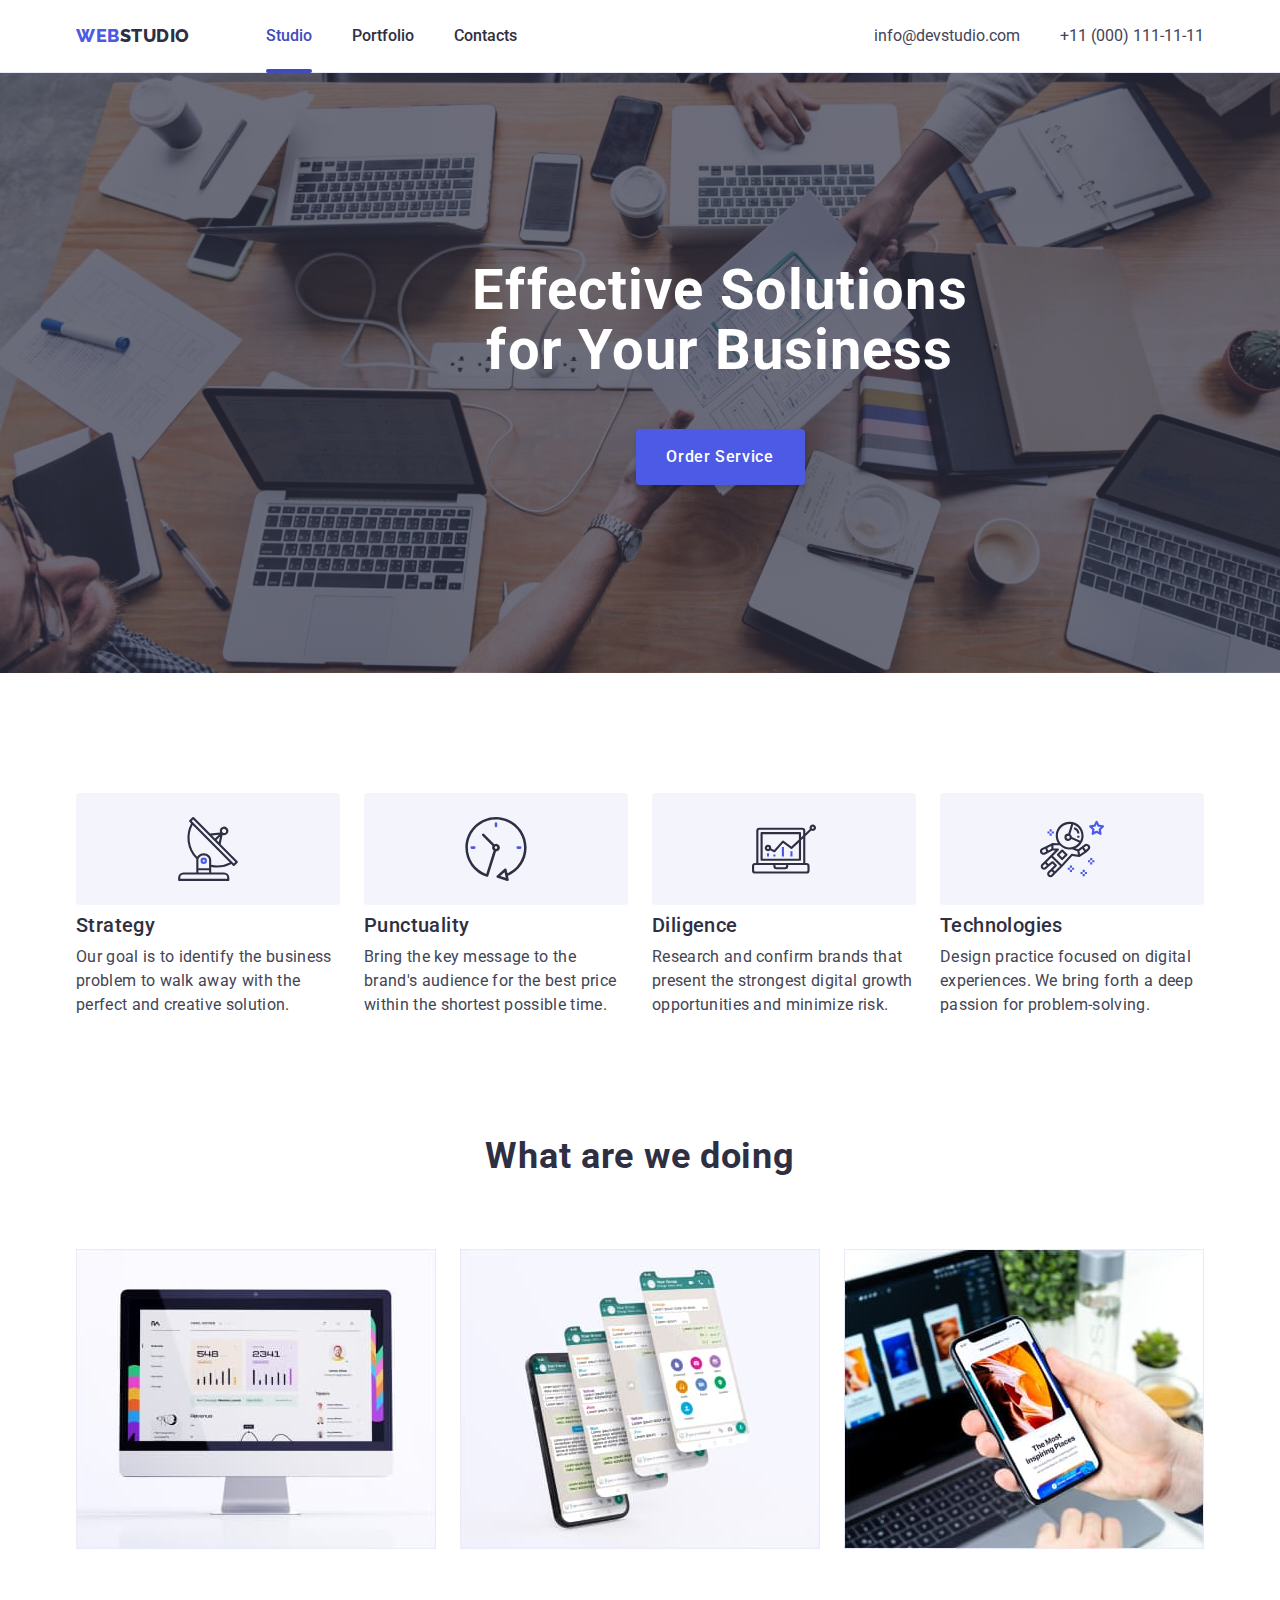
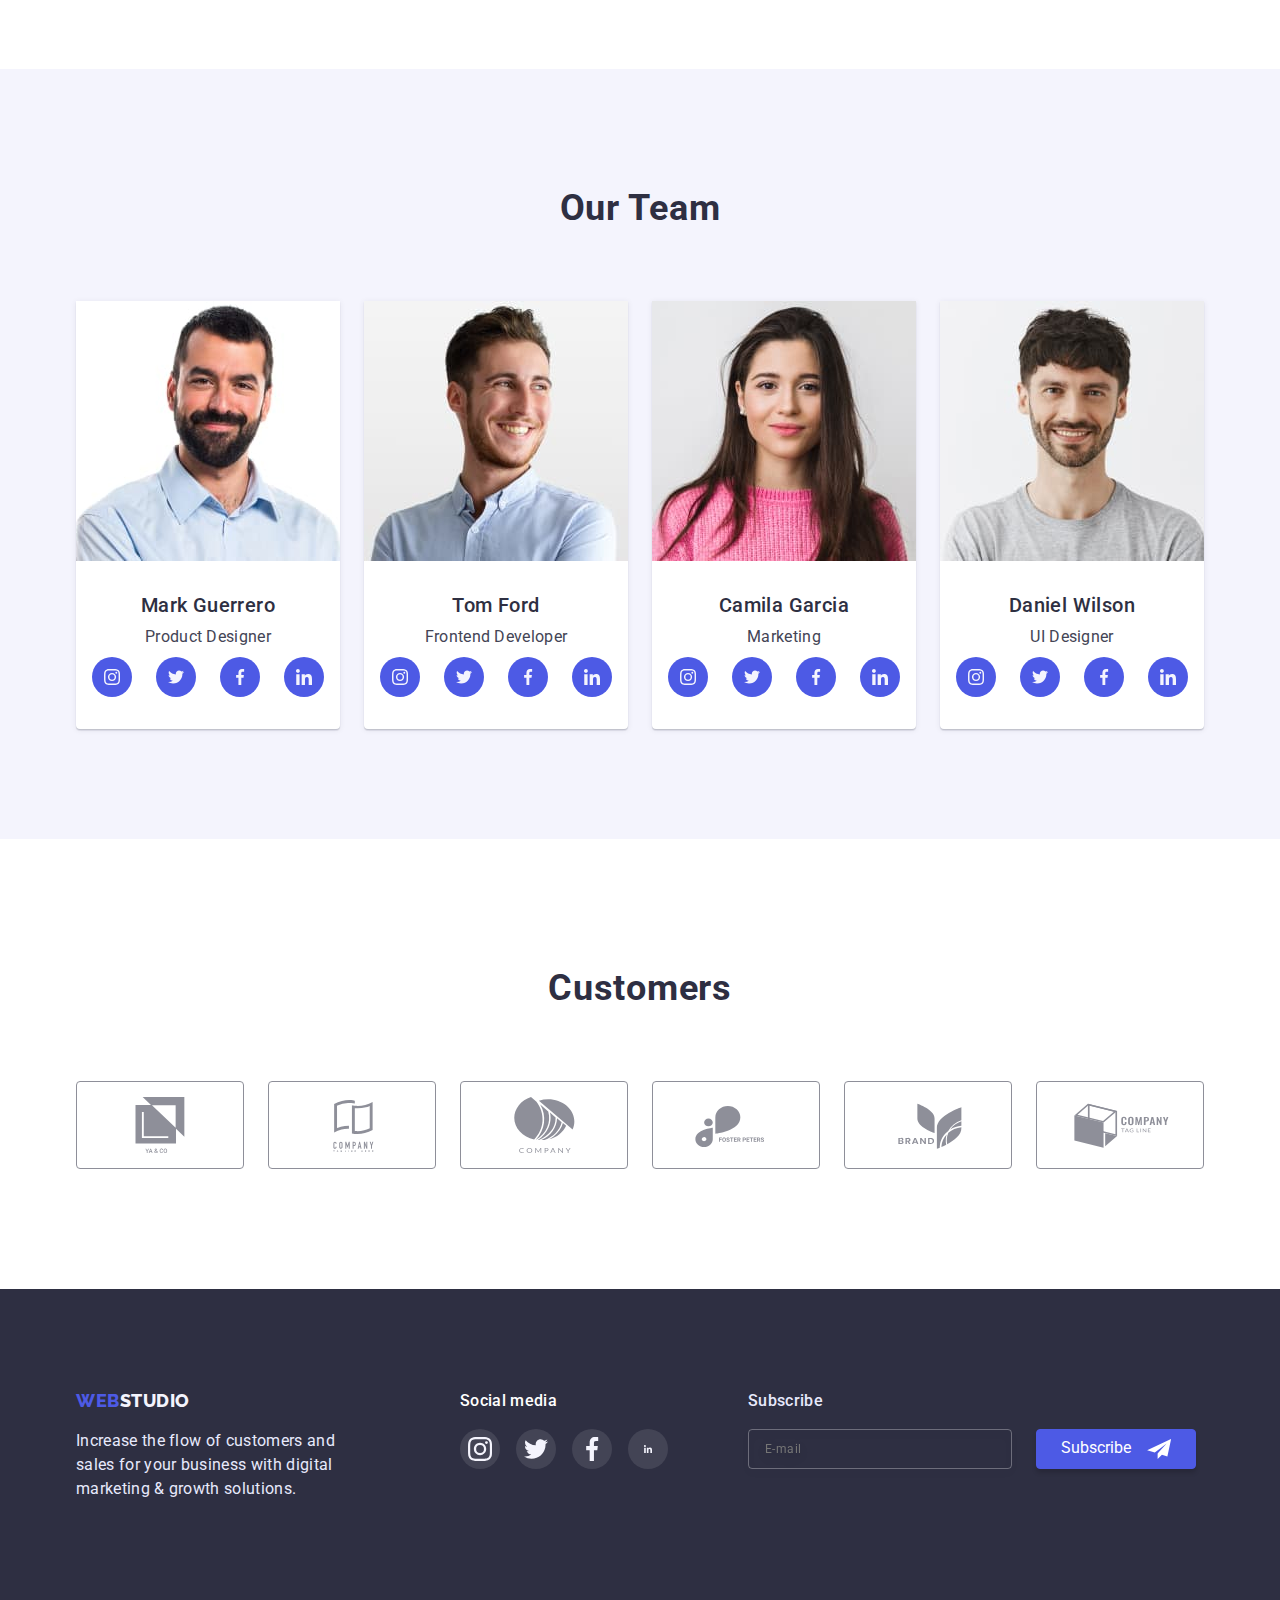
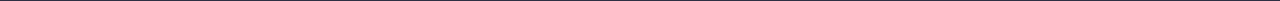
==== index.html @ 627bb483 "add 6 hw" ====
<!DOCTYPE html>
<html lang="en">
  <head>
    <meta charset="UTF-8" />
    <meta http-equiv="X-UA-Compatible" content="IE=edge" />
    <meta name="viewport" content="width=device-width, initial-scale=1.0" />
    <title>GoIT markup hw 06</title>
    <link rel="preconnect" href="https://fonts.googleapis.com" />
    <link rel="preconnect" href="https://fonts.gstatic.com" crossorigin />
    <link
      href="https://fonts.googleapis.com/css2?family=Raleway:wght@800&family=Roboto:wght@400;500;700;900&display=swap"
      rel="stylesheet"
    />
    <link
      rel="stylesheet"
      href="https://cdnjs.cloudflare.com/ajax/libs/modern-normalize/1.1.0/modern-normalize.min.css"
    />
    <link rel="stylesheet" href="./css/styles.css" />
  </head>

  <body>
    <header class="header">
      <div class="container header-wrap">
        <nav class="header-nav">
          <a href="./index.html" class="logo"
            >Web<span class="header-logo">Studio</span>
          </a>

          <ul class="header-list list">
            <li class="header-item">
              <a href="./index.html" class="header-link link-active">Studio </a>
            </li>
            <li class="header-item">
              <a href="./portfolio.html" class="header-link">Portfolio </a>
            </li>
            <li class="header-item">
              <a href="#" class="header-link"> Contacts </a>
            </li>
          </ul>
        </nav>

        <address class="header-adress">
          <ul class="header-address-list list">
            <li class="header-address-item">
              <a
                href="mailto:info@devstudio.com"
                class="header-adress-link link-design"
                >info@devstudio.com
              </a>
            </li>
            <li class="header-address-item">
              <a
                href="tel:+110001111111"
                class="header-adress-link link-design"
              >
                +11 (000) 111-11-11
              </a>
            </li>
          </ul>
        </address>
      </div>
    </header>

    <main class="main">
      <section class="hero">
        <div class="container hero-wrap">
          <h1 class="hero-title">Effective Solutions for Your Business</h1>
          <button
            class="hero-button button"
            aria-label="Order service"
            data-modal-open
          >
            Order Service
          </button>
        </div>
      </section>

      <section class="benefits">
        <div class="container">
          <h2 class="visually-hidden">Benefits</h2>
          <ul class="benefits-list list benefits-wrap">
            <li class="benefits-item benefits-icon-antenna">
              <h3 class="second-titele">Strategy</h3>
              <p class="benefits-item-text text">
                Our goal is to identify the business problem to walk away with
                the perfect and creative solution.
              </p>
            </li>
            <li class="benefits-item benefits-icon-clock">
              <h3 class="second-titele">Punctuality</h3>
              <p class="benefits-item-text text">
                Bring the key message to the brand's audience for the best price
                within the shortest possible time.
              </p>
            </li>
            <li class="benefits-item benefits-icon-disgram">
              <h3 class="second-titele">Diligence</h3>
              <p class="benefits-item-text text">
                Research and confirm brands that present the strongest digital
                growth opportunities and minimize risk.
              </p>
            </li>
            <li class="benefits-item benefits-icon-astronaut">
              <h3 class="second-titele">Technologies</h3>
              <p class="benefits-item-text text">
                Design practice focused on digital experiences. We bring forth a
                deep passion for problem-solving.
              </p>
            </li>
          </ul>
        </div>
      </section>

      <section class="examples">
        <div class="container">
          <h2 class="main-title">What are we doing</h2>
          <ul class="examples-list list">
            <li class="examples-item">
              <img
                src="./images/what_are_we_doing_example_1.jpg"
                alt="What are we doing example 1"
                width="360"
                height="300"
              />
            </li>
            <li class="examples-item">
              <img
                src="./images/what_are_we_doing_example_2.jpg"
                alt="What are we doing example 2"
                width="360"
                height="300"
              />
            </li>
            <li class="examples-item">
              <img
                src="./images/what_are_we_doing_example_3.jpg"
                alt="What are we doing example 3"
                width="360"
                height="300"
              />
            </li>
          </ul>
        </div>
      </section>

      <section class="team">
        <div class="container">
          <h2 class="main-title">Our Team</h2>
          <ul class="team-list list">
            <li class="team-item">
              <img
                src="./images/our_team_1st_member.jpg"
                alt="Our team 1st member"
                width="264"
                height="260"
              />
              <div class="team-text">
                <h3 class="second-titele">Mark Guerrero</h3>
                <p class="team-item-text text">Product Designer</p>
                <ul class="team-soc-list list">
                  <li class="team-soc-item">
                    <a href="#" class="team-soc-link">
                      <svg class="team-soc-icon" width="16" height="16">
                        <use href="./images/logo.svg#icon-instagram"></use>
                      </svg>
                    </a>
                  </li>

                  <li class="team-soc-item">
                    <a href="#" class="team-soc-link">
                      <svg class="team-soc-icon" width="16" height="16">
                        <use href="./images/logo.svg#icon-twitter"></use>
                      </svg>
                    </a>
                  </li>

                  <li class="team-soc-item">
                    <a href="#" class="team-soc-link">
                      <svg class="team-soc-icon" width="16" height="16">
                        <use href="./images/logo.svg#icon-facebook"></use>
                      </svg>
                    </a>
                  </li>

                  <li class="team-soc-item">
                    <a href="#" class="team-soc-link">
                      <svg class="team-soc-icon" width="16" height="16">
                        <use href="./images/logo.svg#icon-linkedin"></use>
                      </svg>
                    </a>
                  </li>
                </ul>
              </div>
            </li>

            <li class="team-item">
              <img
                src="./images/our_team_2nd_member.jpg"
                alt="Our team 2nd member"
                width="264"
                height="260"
              />
              <div class="team-text">
                <h3 class="second-titele">Tom Ford</h3>
                <p class="team-item-text text">Frontend Developer</p>
                <ul class="team-soc-list list">
                  <li class="team-soc-item">
                    <a href="#" class="team-soc-link">
                      <svg class="team-soc-icon" width="16" height="16">
                        <use href="./images/logo.svg#icon-instagram"></use>
                      </svg>
                    </a>
                  </li>

                  <li class="team-soc-item">
                    <a href="#" class="team-soc-link">
                      <svg class="team-soc-icon" width="16" height="16">
                        <use href="./images/logo.svg#icon-twitter"></use>
                      </svg>
                    </a>
                  </li>

                  <li class="team-soc-item">
                    <a href="#" class="team-soc-link">
                      <svg class="team-soc-icon" width="16" height="16">
                        <use href="./images/logo.svg#icon-facebook"></use>
                      </svg>
                    </a>
                  </li>

                  <li class="team-soc-item">
                    <a href="#" class="team-soc-link">
                      <svg class="team-soc-icon" width="16" height="16">
                        <use href="./images/logo.svg#icon-linkedin"></use>
                      </svg>
                    </a>
                  </li>
                </ul>
              </div>
            </li>
            <li class="team-item">
              <img
                src="./images/our_team_3rd_member.jpg"
                alt="Our team 3rd member"
                width="264"
                height="260"
              />
              <div class="team-text">
                <h3 class="second-titele">Camila Garcia</h3>
                <p class="team-item-text text">Marketing</p>
                <ul class="team-soc-list list">
                  <li class="team-soc-item">
                    <a href="#" class="team-soc-link">
                      <svg class="team-soc-icon" width="16" height="16">
                        <use href="./images/logo.svg#icon-instagram"></use>
                      </svg>
                    </a>
                  </li>

                  <li class="team-soc-item">
                    <a href="#" class="team-soc-link">
                      <svg class="team-soc-icon" width="16" height="16">
                        <use href="./images/logo.svg#icon-twitter"></use>
                      </svg>
                    </a>
                  </li>

                  <li class="team-soc-item">
                    <a href="#" class="team-soc-link">
                      <svg class="team-soc-icon" width="16" height="16">
                        <use href="./images/logo.svg#icon-facebook"></use>
                      </svg>
                    </a>
                  </li>

                  <li class="team-soc-item">
                    <a href="#" class="team-soc-link">
                      <svg class="team-soc-icon" width="16" height="16">
                        <use href="./images/logo.svg#icon-linkedin"></use>
                      </svg>
                    </a>
                  </li>
                </ul>
              </div>
            </li>
            <li class="team-item">
              <img
                src="./images/our_team_4th_member.jpg"
                alt="Our team 4th member"
                width="264"
                height="260"
              />
              <div class="team-text">
                <h3 class="second-titele">Daniel Wilson</h3>
                <p class="team-item-text text">UI Designer</p>
                <ul class="team-soc-list list">
                  <li class="team-soc-item">
                    <a href="#" class="team-soc-link">
                      <svg class="team-soc-icon" width="16" height="16">
                        <use href="./images/logo.svg#icon-instagram"></use>
                      </svg>
                    </a>
                  </li>

                  <li class="team-soc-item">
                    <a href="#" class="team-soc-link">
                      <svg class="team-soc-icon" width="16" height="16">
                        <use href="./images/logo.svg#icon-twitter"></use>
                      </svg>
                    </a>
                  </li>

                  <li class="team-soc-item">
                    <a href="#" class="team-soc-link">
                      <svg class="team-soc-icon" width="16" height="16">
                        <use href="./images/logo.svg#icon-facebook"></use>
                      </svg>
                    </a>
                  </li>

                  <li class="team-soc-item">
                    <a href="#" class="team-soc-link">
                      <svg class="team-soc-icon" width="16" height="16">
                        <use href="./images/logo.svg#icon-linkedin"></use>
                      </svg>
                    </a>
                  </li>
                </ul>
              </div>
            </li>
          </ul>
        </div>
      </section>

      <section class="customers">
        <div class="container">
          <h2 class="main-title customers-title">Customers</h2>
          <ul class="customers-list list">
            <li class="customers-item">
              <a href="" class="customers-item-link">
                <svg class="customers-item-icon" width="104" height="56">
                  <use href="./images/logo.svg#icon_yaco"></use>
                </svg>
              </a>
            </li>
            <li class="customers-item">
              <a href="" class="customers-item-link">
                <svg class="customers-item-icon" width="104" height="56">
                  <use href="./images/logo.svg#icon_taglinehere"></use>
                </svg>
              </a>
            </li>
            <li class="customers-item">
              <a href="" class="customers-item-link">
                <svg class="customers-item-icon" width="104" height="56">
                  <use href="./images/logo.svg#icon_company"></use>
                </svg>
              </a>
            </li>
            <li class="customers-item">
              <a href="" class="customers-item-link">
                <svg class="customers-item-icon" width="104" height="56">
                  <use href="./images/logo.svg#icon_fosterpeters"></use>
                </svg>
              </a>
            </li>
            <li class="customers-item">
              <a href="" class="customers-item-link">
                <svg class="customers-item-icon" width="104" height="56">
                  <use href="./images/logo.svg#icon_brand"></use>
                </svg>
              </a>
            </li>
            <li class="customers-item">
              <a href="" class="customers-item-link">
                <svg class="customers-item-icon" width="104" height="56">
                  <use href="./images/logo.svg#icon_tagline"></use>
                </svg>
              </a>
            </li>
          </ul>
        </div>
      </section>
    </main>

    <footer class="footer">
      <div class="container footer-conteiner-text">
        <div>
          <a href="./index.html" class="logo"
            >Web<span class="footer-logo">Studio</span>
          </a>
          <p class="footer-text text">
            Increase the flow of customers and sales for your business with
            digital marketing & growth solutions.
          </p>
        </div>

        <div class="footer-link">
          <h2 class="footer-link-header">Social media</h2>
          <ul class="footer-link-list list">
            <li class="footer-link-item">
              <a href="#" class="footer-soc-link">
                <svg class="footer-soc-icon" width="24" height="24">
                  <use href="./images/logo.svg#icon-instagram"></use>
                </svg>
              </a>
            </li>
            <li class="footer-link-item">
              <a href="#" class="footer-soc-link">
                <svg class="footer-soc-icon" width="24" height="24">
                  <use href="./images/logo.svg#icon-twitter"></use>
                </svg>
              </a>
            </li>
            <li class="footer-link-item">
              <a href="#" class="footer-soc-link">
                <svg class="footer-soc-icon" width="24" height="24">
                  <use href="./images/logo.svg#icon-facebook"></use>
                </svg>
              </a>
            </li>
            <li class="footer-link-item">
              <a href="#" class="footer-soc-link">
                <svg class="footer-soc-icon" width="8" height="8">
                  <use href="./images/logo.svg#icon-linkedin"></use>
                </svg>
              </a>
            </li>
          </ul>
        </div>

        <div>
          <form class="footer-form">
            <label for="subscribe-email" class="footer-subscribe-label"
              >Subscribe</label
            >
            <div class="footer-subscribe-thumb">
              <input
                type="email"
                name="email"
                id="subscribe-email"
                placeholder="E-mail"
                class="footer-subscribe-email"
              />
              <button type="submit" class="footer-button-submit">
                <span class="button-text">Subscribe</span>
                <svg class="submit-icon" width="24" height="20">
                  <use href="./images/logo.svg#icon-send"></use>
                </svg>
              </button>
            </div>
          </form>
        </div>
      </div>
    </footer>

    <div class="backdrop is-hidden" data-modal>
      <div class="modal">
        <button class="modal-close" data-modal-close>
          <svg class="modal-close-icon" width="8" height="8">
            <use href="./images/logo.svg#icon-close"></use>
          </svg>
        </button>

        <h2 class="modal-title">
          Leave your contacts and we will call you back
        </h2>

        <form class="modal-form">
          <div class="modal-form-thumb">
            <label for="modal-name" class="modal-form-label">Name</label>

            <div class="modal-input-thumb">
              <input
                type="text"
                class="modal-input"
                id="modal-name"
                name="username"
                autofocus
              />
              <svg class="modal-icon" width="12" height="12">
                <use href="./images/logo.svg#icon-person"></use>
              </svg>
            </div>
          </div>

          <div class="modal-form-thumb">
            <label for="modal-phone" class="modal-form-label">Phone</label>
            <div class="modal-form-thumb">
              <input
                type="tel"
                class="modal-input"
                id="modal-phone"
                name="telephone"
              />
              <svg class="modal-icon" width="13" height="13">
                <use href="./images/logo.svg#icon-phone"></use>
              </svg>
            </div>
          </div>

          <div class="modal-form-thumb">
            <label for="modal-email" class="modal-form-label">Email</label>
            <div class="modal-form-thumb">
              <input
                type="email"
                class="modal-input"
                id="modal-email"
                name="email"
              />
              <svg class="modal-icon" width="15" height="12">
                <use href="./images/logo.svg#icon-email"></use>
              </svg>
            </div>
          </div>

          <div class="modal-form-thumb">
            <label for="modal-textarea" class="modal-form-label">Comment</label>
            <textarea
              class="modal-textarea"
              id="modal-textarea"
              name="text-input"
              rows="6"
              placeholder="Text input"
            ></textarea>
          </div>

          <div class="modal-checkbox-thumb">
            <input
              type="checkbox"
              name="privacy"
              id="modal-privacy-policy"
              value="true"
              class="input-check visually-hidden"
            />
            <label for="modal-privacy-policy" class="modal-privacy-lable">
              <span>
                <svg class="modal-icon-check" width="10" height="8">
                  <use href="./images/logo.svg#icon-check"></use>
                </svg>
              </span>
              I accept the terms and conditions of the
              <a href="#" class="modal-policy-link">Privacy Policy</a>
            </label>
          </div>

          <button type="submit" class="modal-form-send .button">Send</button>
        </form>
      </div>
    </div>

    <script src="./js/modal.js"></script>
  </body>
</html>
---- css/styles.css ----
:root {
  --primary-brand-color: #4d5ae5;
  --present-state-color: #404bbf;
  --dark-color: #2e2f42;
  --success-color: #31d0aa;
  --text-color: #434455;
  --subtle-text-color: #8e8f99;
  --accent-color: #e7e9fc;
  --light-color: #f4f4fd;
  --modal-overlay-color: rgba(46, 47, 66, 0.4);
  --hero-background-color: rgba(46, 47, 66, 0.7);
  --portfolio-main-color: #e5e5e5;
  --white-color: #ffffff;
  --font-logo: Raleway, sans-serif;
}

/* -------------RESET STYLES-----------  */
a {
  text-decoration: none;
  color: inherit;
}

p,
h1,
h2,
h3,
h4,
h5,
h6 {
  margin: 0;
}

button {
  cursor: pointer;
}

ul,
ol {
  margin: 0;
  padding-left: 0;
}

img {
  display: block;
  max-width: 100%;
  height: auto;
}

.list {
  list-style: none;
}

/* ---------UNIVERSAL CLASSES-------- */

.main-title {
  font-weight: 700;
  font-size: 36px;
  line-height: 1.11;
  letter-spacing: 0.02em;
  color: var(--dark-color);
}

.second-titele {
  font-weight: 500;
  font-size: 20px;
  line-height: 1.2;
  letter-spacing: 0.02em;
  color: var(--dark-color);
}

.text {
  font-size: 16px;
  line-height: 1.5;
  letter-spacing: 0.02em;
}

.logo {
  font-family: var(--font-logo);
  font-weight: 800;
  font-size: 18px;
  line-height: 1.33;
  letter-spacing: 0.03em;
  text-transform: uppercase;
  color: var(--primary-brand-color);
}

.button {
  font-weight: 500;
  font-size: 16px;
  line-height: 1.5;
  letter-spacing: 0.04em;
}

.container {
  max-width: 1158px;
  margin: 0 auto;
  padding-left: 15px;
  padding-right: 15px;
}

/* -------------HIDING THE TITLE--------------------------- */
.visually-hidden {
  position: absolute;
  white-space: nowrap;
  width: 1px;
  height: 1px;
  overflow: hidden;
  border: 0;
  padding: 0;
  clip: rect(0 0 0 0);
  clip-path: inset(50%);
  margin: -1px;
}

/* --------------BODY---------------- */
body {
  font-family: Roboto, sans-serif;
  color: var(--text-color);
  background-color: var(--white-color);
}

/* -----------HEADER---------------- */
.header {
  border-bottom: 1px solid #e7e9fc;
  box-shadow: 0px 2px 1px rgba(46, 47, 66, 0.08),
    0px 1px 1px rgba(46, 47, 66, 0.16), 0px 1px 6px rgba(46, 47, 66, 0.08);
}

.header-wrap {
  display: flex;
  align-items: center;
  padding-top: 24px;
  padding-bottom: 24px;
}

.header-nav {
  display: flex;
}

.header-logo {
  color: var(--dark-color);
}

.header-list {
  display: flex;
  align-items: center;
  gap: 40px;
  margin-left: 76px;
}

.header-link {
  font-weight: 500;
  color: var(--dark-color);
  min-width: 153px;
  transition-property: color;
  transition-duration: 250ms;
  transition-timing-function: cubic-bezier(0.4, 0, 0.2, 1);
  position: relative;
}

.header-link:focus,
.header-link:hover,
.header-adress-link:focus,
.header-adress-link:hover {
  color: var(--present-state-color);
}

.link-active {
  color: var(--present-state-color);
}

.header-link.link-active::after {
  content: "";
  position: absolute;
  width: 100%;
  height: 4px;
  border-radius: 2px;
  background-color: var(--present-state-color);
  left: 0;
  bottom: -28px;
  color: var(--present-state-color);
}

.header-adress {
  margin-left: auto;
}
.header-address-list {
  display: flex;
  gap: 40px;
}
.header-address-item {
}

.header-adress-link {
  font-style: normal;
  color: inherit;
  transition-property: color;
  transition-duration: 250ms;
  transition-timing-function: cubic-bezier(0.4, 0, 0.2, 1);
}

/* -----------HERO---------------- */

.hero {
  padding-top: 188px;
  padding-bottom: 188px;
  width: 1440px;
  background-image: linear-gradient(
      rgba(46, 47, 66, 0.7),
      rgba(46, 47, 66, 0.7)
    ),
    url(../images/people_office_bg.jpg);
  background-repeat: no-repeat;
  background-size: cover;
  background-position: center;
  margin: 0 auto;
}

.hero-wrap {
  display: flex;
  flex-direction: column;
  justify-content: center;
  align-items: center;
}

.hero-title {
  font-weight: 700;
  font-size: 56px;
  line-height: 1.07;
  letter-spacing: 0.02em;
  color: var(--white-color);
  margin-bottom: 48px;
  text-align: center;
  max-width: 496px;
}

.hero-button {
  color: var(--white-color);
  background: var(--primary-brand-color);
  font-family: Roboto, sans-serif;
  box-shadow: 0px 4px 4px rgba(0, 0, 0, 0.15);
  border-radius: 4px;
  width: 169px;
  height: 56px;
  border: none;
  transition-property: background-color;
  transition-duration: 250ms;
  transition-timing-function: cubic-bezier(0.4, 0, 0.2, 1);
}

.hero-button:hover,
.hero-button:focus {
  background-color: var(--present-state-color);
}

/* -----------BENEFITS---------------- */
.benefits {
  padding-top: 120px;
  padding-bottom: 120px;
}

.benefits-wrap {
  display: flex;
  gap: 24px;
}

.benefits-item {
  flex-basis: calc((100% - 72px) / 4);
}

.benefits-item::before {
  content: "";
  display: block;
  height: 112px;
  background-color: var(--light-color);
  border-radius: 4px;
  background-position: center;
  background-repeat: no-repeat;
  margin-bottom: 8px;
  padding-top: 24px;
  padding-bottom: 24px;
}

.benefits-icon-antenna::before {
  background-image: url(../images/antenna.svg);
}

.benefits-icon-clock::before {
  background-image: url(../images/clock.svg);
}

.benefits-icon-disgram::before {
  background-image: url(../images/diagram.svg);
}

.benefits-icon-astronaut::before {
  background-image: url(../images/astronaut.svg);
}

.benefits-item-text {
  margin-top: 8px;
}

/* -----------EXAMPLES------------ */
.examples {
  padding-bottom: 120px;
}

.examples .main-title {
  text-align: center;
}

.examples-list {
  margin-top: 72px;
  display: flex;
  gap: 24px;
}

.examples-item {
  flex-basis: calc((100% - 48px) / 3);
}

/* -----------TEAM---------------- */

.team {
  background-color: var(--light-color);
  padding-top: 120px;
  padding-bottom: 110px;
}

.team .main-title {
  text-align: center;
  margin-bottom: 72px;
}
.team-list {
  display: flex;
  gap: 24px;
}

.team-item {
  background: var(--white-color);
  flex-basis: calc((100% - 72px) / 4);
  box-shadow: 0px 1px 6px rgba(46, 47, 66, 0.08),
    0px 1px 1px rgba(46, 47, 66, 0.16), 0px 2px 1px rgba(46, 47, 66, 0.08);
  border-radius: 0px 0px 4px 4px;
}

.team-item-text {
  margin-top: 8px;
  margin-bottom: 8px;
}

.team-soc-list {
  display: flex;
  gap: 24px;
  justify-content: center;
}

.team-soc-item {
  width: 40px;
  height: 40px;
}

.team-soc-link {
  width: 100%;
  height: 100%;
  border-radius: 50%;
  background-color: var(--primary-brand-color);
  display: flex;
  justify-content: center;
  align-items: center;
  transition-property: background-color;
  transition-duration: 250ms;
  transition-timing-function: cubic-bezier(0.4, 0, 0.2, 1);
}

.team-soc-link:hover,
.team-soc-link:focus {
  background-color: var(--present-state-color);
}

.team-soc-icon {
  fill: var(--light-color);
}

.team-text {
  /* height: 120px; */
  text-align: center;
  padding: 32px 0;
}

/* ----------CUSTOMERS-------------- */
.customers {
  padding-top: 130px;
  padding-bottom: 120px;
}

.customers-title {
  text-align: center;
  margin-bottom: 72px;
}

.customers-list {
  display: flex;
  gap: 24px;
  justify-content: center;
}
.customers-item {
  width: 168px;
  height: 88px;
}
.customers-item-link {
  width: 100%;
  height: 100%;
  border: 1px solid var(--subtle-text-color);
  border-radius: 4px;
  display: flex;
  justify-content: center;
  align-items: center;
  transition-property: border-color;
  transition-duration: 250ms;
  transition-timing-function: cubic-bezier(0.4, 0, 0.2, 1);
}

.customers-item-link:hover,
.customers-item-link:focus {
  border-color: var(--present-state-color);
}

.customers-item-icon {
  fill: var(--subtle-text-color);
  transition-property: fill;
  transition-duration: 250ms;
  transition-timing-function: cubic-bezier(0.4, 0, 0.2, 1);
}

.customers-item-link:hover .customers-item-icon,
.customers-item-link:focus .customers-item-icon {
  fill: var(--present-state-color);
}

/* -----------FOOTER---------------- */
.footer {
  background-color: var(--dark-color);
  padding-top: 100px;
  padding-bottom: 100px;
}

.footer-conteiner-text {
  display: flex;
  gap: 120px;
  align-items: flex-start;
}

.footer-logo {
  color: var(--light-color);
}

.footer-text {
  margin-top: 16px;
  max-width: 264px;
  color: var(--accent-color);
}

.footer-link {
  /* flex-shrink: 0; */
}

.footer-link-header {
  margin-bottom: 16px;
  color: var(--white-color);
  font-weight: 500;
  font-size: 16px;
  line-height: 1.5;
  letter-spacing: 0.02em;
}

.footer-link-list {
  display: flex;
  gap: 16px;
}

.footer-link-item {
  width: 40px;
  height: 40px;
}

.footer-soc-link {
  width: 100%;
  height: 100%;
  border-radius: 50%;
  background-color: rgba(255, 255, 255, 0.1);
  display: flex;
  justify-content: center;
  align-items: center;
  transition-property: background-color;
  transition-duration: 250ms;
  transition-timing-function: cubic-bezier(0.4, 0, 0.2, 1);
}

.footer-soc-link:hover,
.footer-soc-link:focus {
  background-color: #31d0aa;
}

.footer-soc-icon {
  fill: var(--light-color);
}

.footer-form {
  display: flex;
  flex-direction: column;
  margin-left: -40px;
  margin-right: 0;
}

.footer-subscribe-label {
  font-weight: 500;
  font-size: 16px;
  line-height: 1.5;
  letter-spacing: 0.02em;
  color: var(--accent-color);
  margin-bottom: 16px;
}

.footer-subscribe-thumb {
  display: flex;
  flex-direction: row;
  gap: 24px;
}

.footer-subscribe-email {
  width: 264px;
  height: 40px;

  border: 1px solid rgba(255, 255, 255, 0.3);
  filter: drop-shadow(0px 4px 4px rgba(0, 0, 0, 0.15));
  border-radius: 4px;
  background-color: inherit;
  font-size: 12px;
  line-height: 2;
  display: flex;
  align-items: center;
  letter-spacing: 0.04em;
  color: rgba(255, 255, 255, 0.6);
  padding-left: 16px;
}
.footer-button-submit {
  display: flex;
  gap: 16px;
  justify-content: center;
  align-items: center;
  height: 40px;
  padding-right: 24px;
  padding-left: 24px;
  background-color: var(--primary-brand-color);
  border: 1px solid var(--primary-brand-color);
  box-shadow: 0px 4px 4px rgba(0, 0, 0, 0.15);
  border-radius: 4px;
  color: var(--white-color);
  fill: var(--white-color);
  transition-property: background-color, border-color;
  transition-duration: 250ms;
  transition-timing-function: cubic-bezier(0.4, 0, 0.2, 1);
}

.footer-button-submit:hover,
.footer-button-submit:focus {
  background-color: var(--present-state-color);
  border-color: var(--present-state-color);
}

/* -----------PORTFOLIO-PAGE---------------- */
.portfolio {
  padding-top: 96px;
  padding-bottom: 120px;
}
.portfolio-button-list {
  display: flex;
  gap: 24px;
  justify-content: center;
}

.portfolio-button {
  color: var(--primary-brand-color);
  background: var(--light-color);
  border: 1px solid var(--accent-color);
  border-radius: 4px;
  padding: 12px 24px;
  transition-property: color, background-color, border-color, box-shadow;
  transition-duration: 250ms;
  transition-timing-function: cubic-bezier(0.4, 0, 0.2, 1);
}

.portfolio-button:hover,
.portfolio-button:focus {
  color: var(--white-color);
  background-color: var(--present-state-color);
  border-color: var(--present-state-color);
  box-shadow: 0px 3px 1px rgba(0, 0, 0, 0.1), 0px 2px 1px rgba(0, 0, 0, 0.08),
    0px 2px 2px rgba(0, 0, 0, 0.12);
}

.portfolio-example-list {
  display: flex;
  flex-direction: row;
  flex-wrap: wrap;
  row-gap: 48px;
  column-gap: 24px;
  margin-top: 72px;
}

.portfolio-example-item {
  flex-basis: calc((100% - 48px) / 3);
  cursor: pointer;
  transition-property: box-shadow;
  transition-duration: 250ms;
  transition-timing-function: cubic-bezier(0.4, 0, 0.2, 1);
}

.portfolio-example-link {
  display: block;
}

.portfolio-example-link:hover,
.portfolio-example-link:focus {
  box-shadow: 0px 1px 6px rgba(46, 47, 66, 0.08),
    0px 1px 1px rgba(46, 47, 66, 0.16), 0px 2px 1px rgba(46, 47, 66, 0.08);
}

.portfolio-example-link:hover .portfolio-overlay,
.portfolio-example-link:focus .portfolio-overlay {
  transform: translateY(0);
}

.portfolio-overlay-thumb {
  position: relative;
  overflow: hidden;
}

.portfolio-overlay {
  position: absolute;
  top: 0;
  line-height: 24px;
  letter-spacing: 0.02em;
  color: #f4f4fd;
  padding-top: 40px;
  padding-left: 32px;
  padding-right: 32px;
  padding-bottom: 40px;
  height: 100%;
  background-color: var(--primary-brand-color);
  transform: translateY(100%);
  transition-property: transform;
  transition-duration: 250ms;
  transition-property: cubic-bezier(0.4, 0, 0.2, 1);
  overflow: auto;
}

.portfolio-example-wrap {
  height: 120px;
  padding: 32px 16px;
  border: 1px solid var(--accent-color);
  border-top: none;
  box-shadow: 0px 1px 6px rgba(46, 47, 66, 0.08);
}

.portfolio-example-text {
  margin-top: 8px;
}

/*-------------------MODAL--------------- */

.backdrop {
  position: fixed;
  top: 0;
  width: 100%;
  height: 100%;
  background-color: rgba(46, 47, 66, 0.4);
  transition-property: opacity;
  transition-duration: 250ms;
  transition-timing-function: linear;
}

.is-hidden {
  visibility: none;
  opacity: 0;
  pointer-events: none;
}

.modal {
  position: absolute;
  width: 408px;
  min-height: 576px;
  top: 50%;
  left: 50%;
  background-color: #fcfcfc;
  box-shadow: 0px 1px 1px rgba(0, 0, 0, 0.14), 0px 1px 3px rgba(0, 0, 0, 0.12),
    0px 2px 1px rgba(0, 0, 0, 0.2);
  padding-top: 72px;
  padding-bottom: 24px;
  padding-left: 24px;
  padding-right: 24px;
  border-radius: 4px;
  transform: translate(-50%, -50%) scale(1);
  transition-property: transform;
  transition-duration: 250ms;
  transition-timing-function: cubic-bezier(0.075, 0.82, 0.165, 1);
}

.backdrop.is-hidden .modal {
  transform: translate(-50%, -50%) scale(0);
}

.modal-close {
  position: absolute;
  top: 24px;
  right: 24px;
  width: 24px;
  height: 24px;
  border: 1px solid rgba(0, 0, 0, 0.1);
  border-radius: 50%;
  background-color: #e7e9fc;
  display: flex;
  align-items: center;
  justify-content: center;
  transition-property: background-color, border-color;
  transition-duration: 250ms;
  transition-timing-function: cubic-bezier(0.4, 0, 0.2, 1);
}

.modal-close:active {
  background-color: var(--present-state-color);
  border-color: var(--present-state-color);
}

.modal-close:active .modal-close-icon {
  fill: var(--white-color);
}

.modal-close-icon {
  fill: #000000;
}

.modal-title {
  font-size: 16px;
  font-weight: 500;
  line-height: 1.5;
  text-align: center;
  letter-spacing: 0.02em;
  color: var(--dark-color);
  margin-bottom: 14px;
}

.modal-form {
  display: flex;
  flex-direction: column;
  gap: 8px;
  justify-content: left;
}

.modal-form-thumb {
  position: relative;
  display: flex;
  flex-direction: column;
  gap: 4px;
}

.modal-input-thumb {
  position: relative;
}

.modal-input {
  width: 100%;
  padding-left: 38px;
  height: 40px;
  border: 1px solid rgba(33, 33, 33, 0.2);
  border-radius: 4px;
  transition-property: border-color, fill;
  transition-duration: 250ms;
  transition-timing-function: cubic-bezier(0.4, 0, 0.2, 1);
}

.modal-input:hover,
.modal-input:focus {
  border-color: var(--primary-brand-color);
}

.modal-input:hover + .modal-icon {
  fill: var(--primary-brand-color);
}

.modal-icon {
  position: absolute;
  justify-content: center;
  left: 19px;
  top: 15px;
  fill: var(--dark-color);
}

.modal-form-label {
  font-size: 12px;
  line-height: 1.17px;
  letter-spacing: 0.01em;
  color: var(--subtle-text-color);
}

.modal-form-label {
  font-size: 12px;
  line-height: 1.17;
  letter-spacing: 0.01em;
  color: var(--subtle-text-color);
}
.modal-textarea {
  padding-top: 8px;
  padding-bottom: 8px;
  padding-left: 16px;
  padding-right: 16px;
  border: 1px solid rgba(33, 33, 33, 0.2);
  border-radius: 4px;
  resize: none;
  transition-property: border-color;
  transition-duration: 250ms;
  transition-timing-function: cubic-bezier(0.4, 0, 0.2, 1);
}

.modal-textarea:hover,
.modal-textarea:focus {
  border-color: var(--primary-brand-color);
}

textarea::placeholder {
  font-size: 12px;
  line-height: 1.33;
  letter-spacing: 0.04em;
  color: rgba(117, 117, 117, 0.5);
}

.modal-privacy-lable {
  display: flex;
  width: 338px;
  font-size: 12px;
  line-height: 1.33;
  letter-spacing: 0.04em;
  color: #757575;
}

.modal-privacy-lable span {
  display: flex;
  align-items: center;
  justify-content: center;
  margin-right: 8px;
  fill: transparent;
  width: 16px;
  height: 16px;
  border: 1.25px solid var(--dark-color);
  border-radius: 2px;
}

.input-check:checked + .modal-privacy-lable span {
  fill: var(--light-color);
  background: var(--present-state-color);
  border: 1.25px solid var(--present-state-color);
}

.modal-policy-link {
  text-decoration: underline;
  color: var(--primary-brand-color);
}

.modal-form-send {
  width: 168px;
  margin: 0 auto;
  padding-top: 16px;
  padding-bottom: 16px;
  padding-left: 16px;
  padding-right: 16px;
  background: var(--primary-brand-color);
  border: 1px solid var(--primary-brand-color);
  box-shadow: 0px 4px 4px rgba(0, 0, 0, 0.15);
  border-radius: 4px;
  color: #ffffff;
  transition-property: background-color, border-color;
  transition-duration: 250ms;
  transition-timing-function: cubic-bezier(0.4, 0, 0.2, 1);
}

.modal-form-send:hover,
.modal-form-send:focus {
  background-color: var(--present-state-color);
  border-color: var(--primary-brand-color);
}
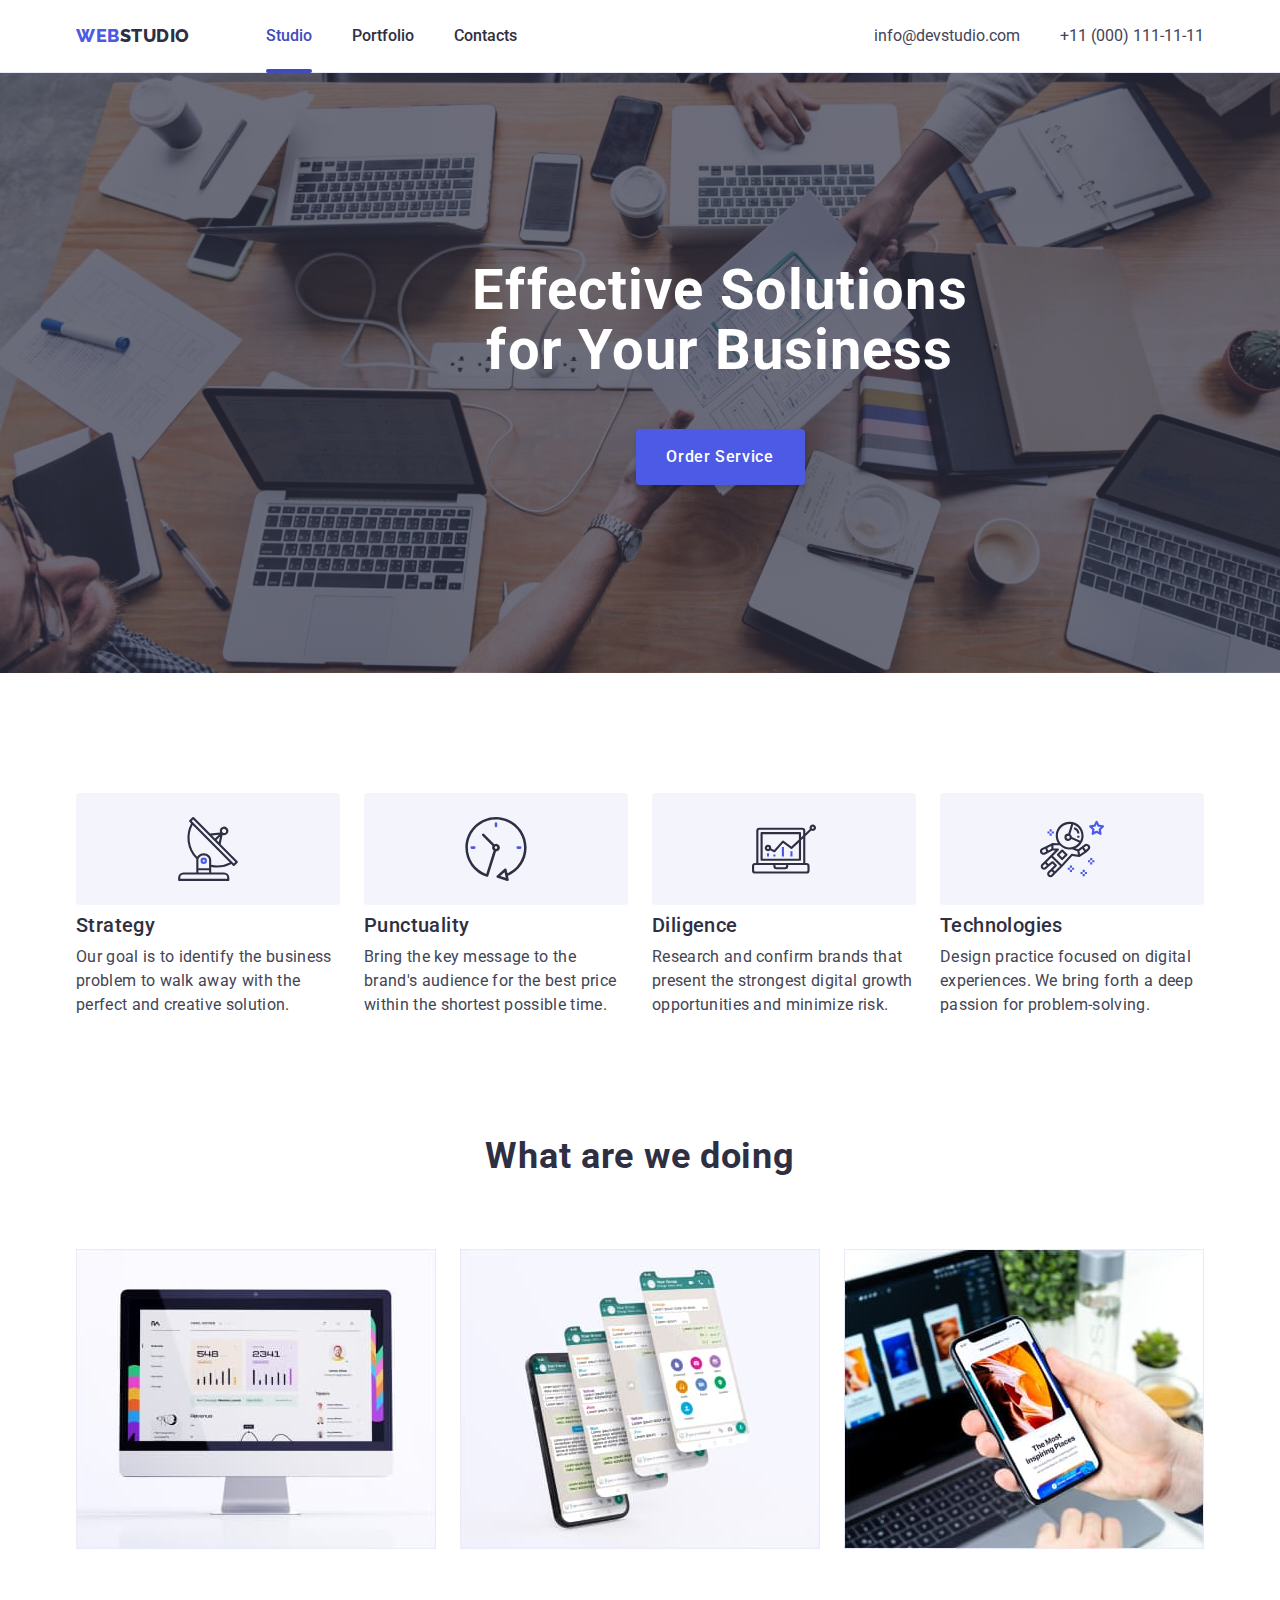
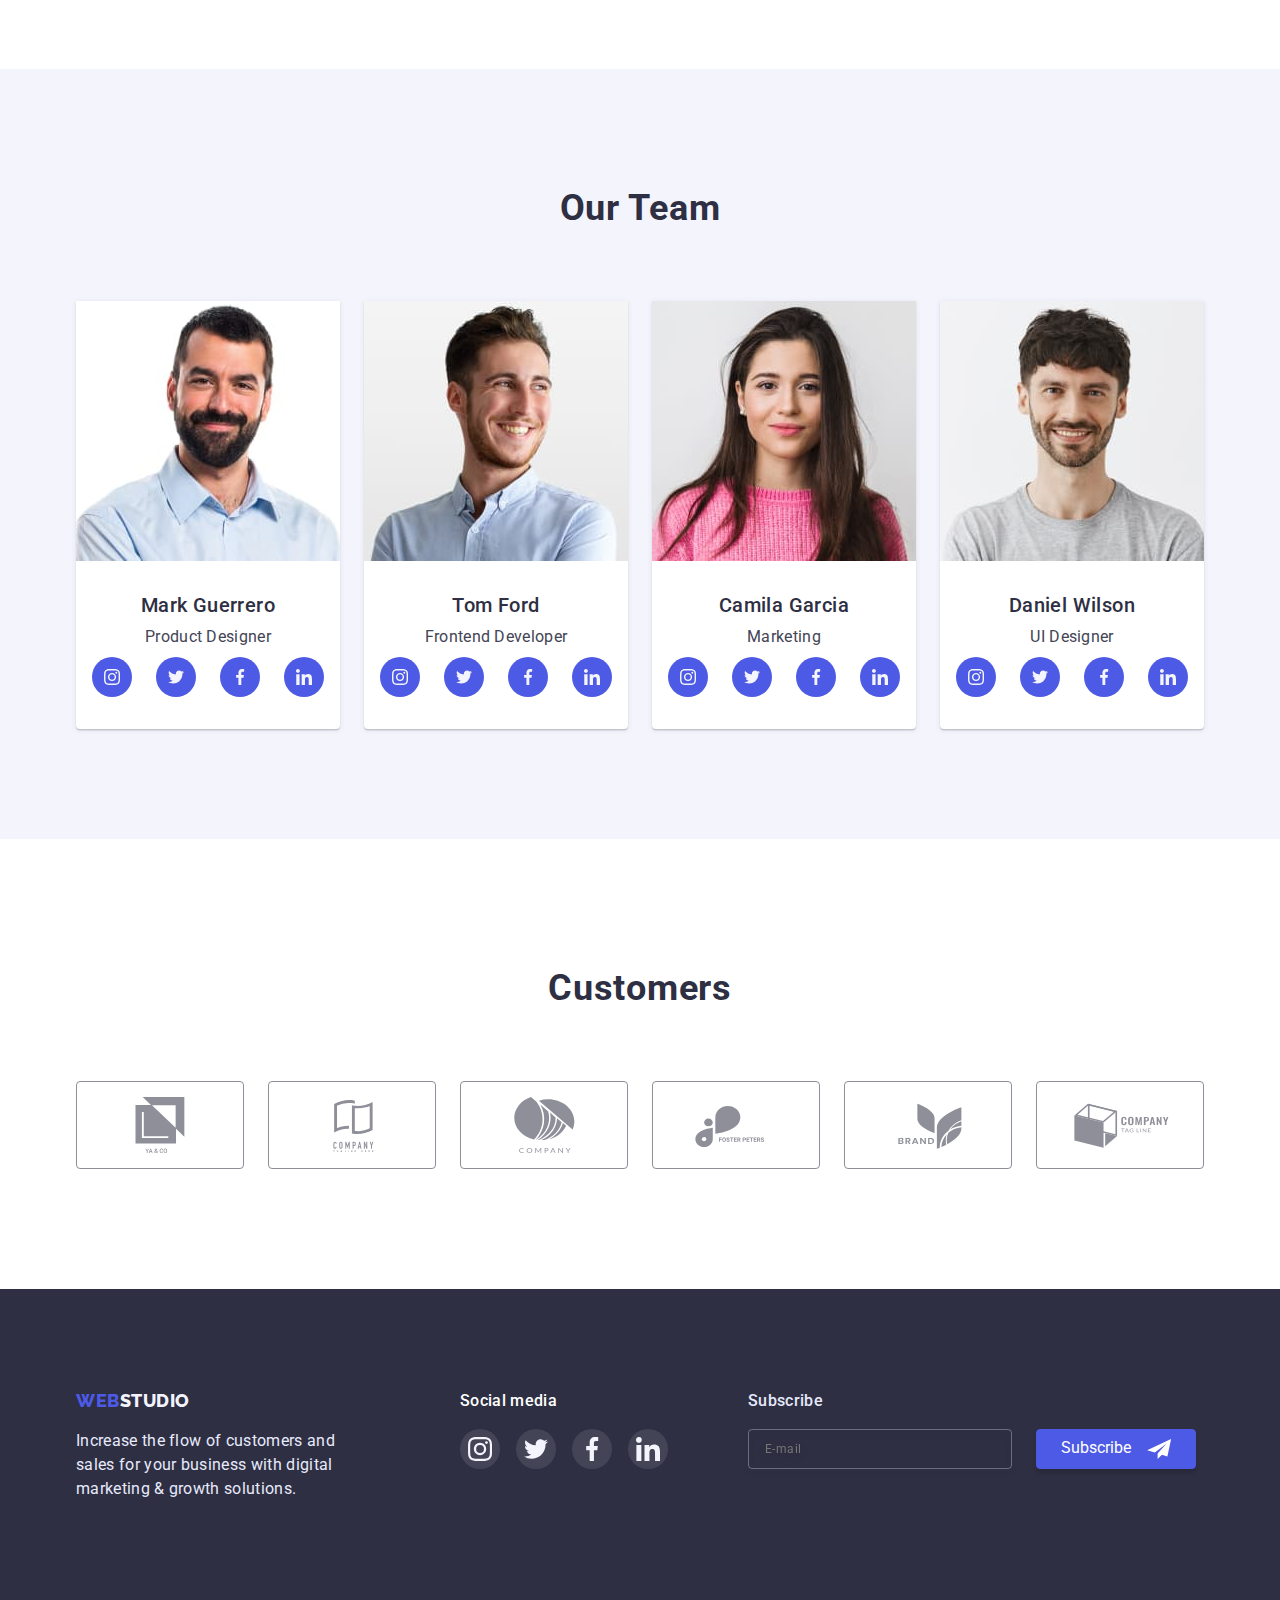
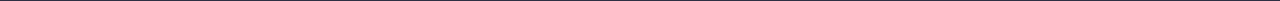
==== commit 038fb341: "adds corrections after review" ====
--- a/index.html
+++ b/index.html
@@ -28,7 +28,9 @@
 
           <ul class="header-list list">
             <li class="header-item">
-              <a href="./index.html" class="header-link link-active">Studio </a>
+              <a href="./index.html" class="header-link link-active transition"
+                >Studio
+              </a>
             </li>
             <li class="header-item">
               <a href="./portfolio.html" class="header-link">Portfolio </a>
@@ -44,14 +46,14 @@
             <li class="header-address-item">
               <a
                 href="mailto:info@devstudio.com"
-                class="header-adress-link link-design"
+                class="header-adress-link link-design transition"
                 >info@devstudio.com
               </a>
             </li>
             <li class="header-address-item">
               <a
                 href="tel:+110001111111"
-                class="header-adress-link link-design"
+                class="header-adress-link link-design transition"
               >
                 +11 (000) 111-11-11
               </a>
@@ -66,7 +68,7 @@
         <div class="container hero-wrap">
           <h1 class="hero-title">Effective Solutions for Your Business</h1>
           <button
-            class="hero-button button"
+            class="hero-button button transition"
             aria-label="Order service"
             data-modal-open
           >
@@ -159,7 +161,7 @@
                 <p class="team-item-text text">Product Designer</p>
                 <ul class="team-soc-list list">
                   <li class="team-soc-item">
-                    <a href="#" class="team-soc-link">
+                    <a href="#" class="team-soc-link transition">
                       <svg class="team-soc-icon" width="16" height="16">
                         <use href="./images/logo.svg#icon-instagram"></use>
                       </svg>
@@ -167,7 +169,7 @@
                   </li>
 
                   <li class="team-soc-item">
-                    <a href="#" class="team-soc-link">
+                    <a href="#" class="team-soc-link transition">
                       <svg class="team-soc-icon" width="16" height="16">
                         <use href="./images/logo.svg#icon-twitter"></use>
                       </svg>
@@ -175,7 +177,7 @@
                   </li>
 
                   <li class="team-soc-item">
-                    <a href="#" class="team-soc-link">
+                    <a href="#" class="team-soc-link transition">
                       <svg class="team-soc-icon" width="16" height="16">
                         <use href="./images/logo.svg#icon-facebook"></use>
                       </svg>
@@ -183,7 +185,7 @@
                   </li>
 
                   <li class="team-soc-item">
-                    <a href="#" class="team-soc-link">
+                    <a href="#" class="team-soc-link transition">
                       <svg class="team-soc-icon" width="16" height="16">
                         <use href="./images/logo.svg#icon-linkedin"></use>
                       </svg>
@@ -205,7 +207,7 @@
                 <p class="team-item-text text">Frontend Developer</p>
                 <ul class="team-soc-list list">
                   <li class="team-soc-item">
-                    <a href="#" class="team-soc-link">
+                    <a href="#" class="team-soc-link transition">
                       <svg class="team-soc-icon" width="16" height="16">
                         <use href="./images/logo.svg#icon-instagram"></use>
                       </svg>
@@ -213,7 +215,7 @@
                   </li>
 
                   <li class="team-soc-item">
-                    <a href="#" class="team-soc-link">
+                    <a href="#" class="team-soc-link transition">
                       <svg class="team-soc-icon" width="16" height="16">
                         <use href="./images/logo.svg#icon-twitter"></use>
                       </svg>
@@ -221,7 +223,7 @@
                   </li>
 
                   <li class="team-soc-item">
-                    <a href="#" class="team-soc-link">
+                    <a href="#" class="team-soc-link transition">
                       <svg class="team-soc-icon" width="16" height="16">
                         <use href="./images/logo.svg#icon-facebook"></use>
                       </svg>
@@ -229,7 +231,7 @@
                   </li>
 
                   <li class="team-soc-item">
-                    <a href="#" class="team-soc-link">
+                    <a href="#" class="team-soc-link transition">
                       <svg class="team-soc-icon" width="16" height="16">
                         <use href="./images/logo.svg#icon-linkedin"></use>
                       </svg>
@@ -250,7 +252,7 @@
                 <p class="team-item-text text">Marketing</p>
                 <ul class="team-soc-list list">
                   <li class="team-soc-item">
-                    <a href="#" class="team-soc-link">
+                    <a href="#" class="team-soc-link transition">
                       <svg class="team-soc-icon" width="16" height="16">
                         <use href="./images/logo.svg#icon-instagram"></use>
                       </svg>
@@ -258,7 +260,7 @@
                   </li>
 
                   <li class="team-soc-item">
-                    <a href="#" class="team-soc-link">
+                    <a href="#" class="team-soc-link transition">
                       <svg class="team-soc-icon" width="16" height="16">
                         <use href="./images/logo.svg#icon-twitter"></use>
                       </svg>
@@ -266,7 +268,7 @@
                   </li>
 
                   <li class="team-soc-item">
-                    <a href="#" class="team-soc-link">
+                    <a href="#" class="team-soc-link transition">
                       <svg class="team-soc-icon" width="16" height="16">
                         <use href="./images/logo.svg#icon-facebook"></use>
                       </svg>
@@ -274,7 +276,7 @@
                   </li>
 
                   <li class="team-soc-item">
-                    <a href="#" class="team-soc-link">
+                    <a href="#" class="team-soc-link transition">
                       <svg class="team-soc-icon" width="16" height="16">
                         <use href="./images/logo.svg#icon-linkedin"></use>
                       </svg>
@@ -295,7 +297,7 @@
                 <p class="team-item-text text">UI Designer</p>
                 <ul class="team-soc-list list">
                   <li class="team-soc-item">
-                    <a href="#" class="team-soc-link">
+                    <a href="#" class="team-soc-link transition">
                       <svg class="team-soc-icon" width="16" height="16">
                         <use href="./images/logo.svg#icon-instagram"></use>
                       </svg>
@@ -303,7 +305,7 @@
                   </li>
 
                   <li class="team-soc-item">
-                    <a href="#" class="team-soc-link">
+                    <a href="#" class="team-soc-link transition">
                       <svg class="team-soc-icon" width="16" height="16">
                         <use href="./images/logo.svg#icon-twitter"></use>
                       </svg>
@@ -311,7 +313,7 @@
                   </li>
 
                   <li class="team-soc-item">
-                    <a href="#" class="team-soc-link">
+                    <a href="#" class="team-soc-link transition">
                       <svg class="team-soc-icon" width="16" height="16">
                         <use href="./images/logo.svg#icon-facebook"></use>
                       </svg>
@@ -319,7 +321,7 @@
                   </li>
 
                   <li class="team-soc-item">
-                    <a href="#" class="team-soc-link">
+                    <a href="#" class="team-soc-link transition">
                       <svg class="team-soc-icon" width="16" height="16">
                         <use href="./images/logo.svg#icon-linkedin"></use>
                       </svg>
@@ -337,43 +339,67 @@
           <h2 class="main-title customers-title">Customers</h2>
           <ul class="customers-list list">
             <li class="customers-item">
-              <a href="" class="customers-item-link">
-                <svg class="customers-item-icon" width="104" height="56">
+              <a href="" class="customers-item-link transition">
+                <svg
+                  class="customers-item-icon transition"
+                  width="104"
+                  height="56"
+                >
                   <use href="./images/logo.svg#icon_yaco"></use>
                 </svg>
               </a>
             </li>
             <li class="customers-item">
-              <a href="" class="customers-item-link">
-                <svg class="customers-item-icon" width="104" height="56">
+              <a href="" class="customers-item-link transition">
+                <svg
+                  class="customers-item-icon transition"
+                  width="104"
+                  height="56"
+                >
                   <use href="./images/logo.svg#icon_taglinehere"></use>
                 </svg>
               </a>
             </li>
             <li class="customers-item">
-              <a href="" class="customers-item-link">
-                <svg class="customers-item-icon" width="104" height="56">
+              <a href="" class="customers-item-link transition">
+                <svg
+                  class="customers-item-icon transition"
+                  width="104"
+                  height="56"
+                >
                   <use href="./images/logo.svg#icon_company"></use>
                 </svg>
               </a>
             </li>
             <li class="customers-item">
-              <a href="" class="customers-item-link">
-                <svg class="customers-item-icon" width="104" height="56">
+              <a href="" class="customers-item-link transition">
+                <svg
+                  class="customers-item-icon transition"
+                  width="104"
+                  height="56"
+                >
                   <use href="./images/logo.svg#icon_fosterpeters"></use>
                 </svg>
               </a>
             </li>
             <li class="customers-item">
-              <a href="" class="customers-item-link">
-                <svg class="customers-item-icon" width="104" height="56">
+              <a href="" class="customers-item-link transition">
+                <svg
+                  class="customers-item-icon transition"
+                  width="104"
+                  height="56"
+                >
                   <use href="./images/logo.svg#icon_brand"></use>
                 </svg>
               </a>
             </li>
             <li class="customers-item">
-              <a href="" class="customers-item-link">
-                <svg class="customers-item-icon" width="104" height="56">
+              <a href="" class="customers-item-link transition">
+                <svg
+                  class="customers-item-icon transition"
+                  width="104"
+                  height="56"
+                >
                   <use href="./images/logo.svg#icon_tagline"></use>
                 </svg>
               </a>
@@ -399,29 +425,29 @@
           <h2 class="footer-link-header">Social media</h2>
           <ul class="footer-link-list list">
             <li class="footer-link-item">
-              <a href="#" class="footer-soc-link">
+              <a href="#" class="footer-soc-link transition">
                 <svg class="footer-soc-icon" width="24" height="24">
                   <use href="./images/logo.svg#icon-instagram"></use>
                 </svg>
               </a>
             </li>
             <li class="footer-link-item">
-              <a href="#" class="footer-soc-link">
+              <a href="#" class="footer-soc-link transition">
                 <svg class="footer-soc-icon" width="24" height="24">
                   <use href="./images/logo.svg#icon-twitter"></use>
                 </svg>
               </a>
             </li>
             <li class="footer-link-item">
-              <a href="#" class="footer-soc-link">
+              <a href="#" class="footer-soc-link transition">
                 <svg class="footer-soc-icon" width="24" height="24">
                   <use href="./images/logo.svg#icon-facebook"></use>
                 </svg>
               </a>
             </li>
             <li class="footer-link-item">
-              <a href="#" class="footer-soc-link">
-                <svg class="footer-soc-icon" width="8" height="8">
+              <a href="#" class="footer-soc-link transition">
+                <svg class="footer-soc-icon" width="24" height="24">
                   <use href="./images/logo.svg#icon-linkedin"></use>
                 </svg>
               </a>
@@ -429,34 +455,32 @@
           </ul>
         </div>
 
-        <div>
-          <form class="footer-form">
-            <label for="subscribe-email" class="footer-subscribe-label"
-              >Subscribe</label
-            >
-            <div class="footer-subscribe-thumb">
-              <input
-                type="email"
-                name="email"
-                id="subscribe-email"
-                placeholder="E-mail"
-                class="footer-subscribe-email"
-              />
-              <button type="submit" class="footer-button-submit">
-                <span class="button-text">Subscribe</span>
-                <svg class="submit-icon" width="24" height="20">
-                  <use href="./images/logo.svg#icon-send"></use>
-                </svg>
-              </button>
-            </div>
-          </form>
-        </div>
+        <form class="footer-form">
+          <label for="subscribe-email" class="footer-subscribe-label"
+            >Subscribe</label
+          >
+          <div class="footer-subscribe-thumb">
+            <input
+              type="email"
+              name="email"
+              id="subscribe-email"
+              placeholder="E-mail"
+              class="footer-subscribe-email"
+            />
+            <button type="submit" class="footer-button-submit transition">
+              <span class="button-text">Subscribe</span>
+              <svg class="submit-icon" width="24" height="20">
+                <use href="./images/logo.svg#icon-send"></use>
+              </svg>
+            </button>
+          </div>
+        </form>
       </div>
     </footer>
 
     <div class="backdrop is-hidden" data-modal>
       <div class="modal">
-        <button class="modal-close" data-modal-close>
+        <button class="modal-close transition" data-modal-close>
           <svg class="modal-close-icon" width="8" height="8">
             <use href="./images/logo.svg#icon-close"></use>
           </svg>
@@ -473,7 +497,7 @@
             <div class="modal-input-thumb">
               <input
                 type="text"
-                class="modal-input"
+                class="modal-input transition"
                 id="modal-name"
                 name="username"
                 autofocus
@@ -489,7 +513,7 @@
             <div class="modal-form-thumb">
               <input
                 type="tel"
-                class="modal-input"
+                class="modal-input transition"
                 id="modal-phone"
                 name="telephone"
               />
@@ -504,7 +528,7 @@
             <div class="modal-form-thumb">
               <input
                 type="email"
-                class="modal-input"
+                class="modal-input transition"
                 id="modal-email"
                 name="email"
               />
@@ -517,10 +541,9 @@
           <div class="modal-form-thumb">
             <label for="modal-textarea" class="modal-form-label">Comment</label>
             <textarea
-              class="modal-textarea"
+              class="modal-textarea transition"
               id="modal-textarea"
               name="text-input"
-              rows="6"
               placeholder="Text input"
             ></textarea>
           </div>
@@ -540,11 +563,15 @@
                 </svg>
               </span>
               I accept the terms and conditions of the
-              <a href="#" class="modal-policy-link">Privacy Policy</a>
+              <a href="#" class="modal-policy-link transition"
+                >Privacy Policy</a
+              >
             </label>
           </div>
 
-          <button type="submit" class="modal-form-send .button">Send</button>
+          <button type="submit" class="modal-form-send button transition">
+            Send
+          </button>
         </form>
       </div>
     </div>
--- a/css/styles.css
+++ b/css/styles.css
@@ -98,6 +98,11 @@
   padding-right: 15px;
 }
 
+.transition {
+  transition-duration: 250ms;
+  transition-timing-function: cubic-bezier(0.4, 0, 0.2, 1);
+}
+
 /* -------------HIDING THE TITLE--------------------------- */
 .visually-hidden {
   position: absolute;
@@ -153,8 +158,6 @@
   color: var(--dark-color);
   min-width: 153px;
   transition-property: color;
-  transition-duration: 250ms;
-  transition-timing-function: cubic-bezier(0.4, 0, 0.2, 1);
   position: relative;
 }
 
@@ -195,8 +198,6 @@
   font-style: normal;
   color: inherit;
   transition-property: color;
-  transition-duration: 250ms;
-  transition-timing-function: cubic-bezier(0.4, 0, 0.2, 1);
 }
 
 /* -----------HERO---------------- */
@@ -244,8 +245,6 @@
   height: 56px;
   border: none;
   transition-property: background-color;
-  transition-duration: 250ms;
-  transition-timing-function: cubic-bezier(0.4, 0, 0.2, 1);
 }
 
 .hero-button:hover,
@@ -370,8 +369,6 @@
   justify-content: center;
   align-items: center;
   transition-property: background-color;
-  transition-duration: 250ms;
-  transition-timing-function: cubic-bezier(0.4, 0, 0.2, 1);
 }
 
 .team-soc-link:hover,
@@ -418,8 +415,6 @@
   justify-content: center;
   align-items: center;
   transition-property: border-color;
-  transition-duration: 250ms;
-  transition-timing-function: cubic-bezier(0.4, 0, 0.2, 1);
 }
 
 .customers-item-link:hover,
@@ -430,8 +425,6 @@
 .customers-item-icon {
   fill: var(--subtle-text-color);
   transition-property: fill;
-  transition-duration: 250ms;
-  transition-timing-function: cubic-bezier(0.4, 0, 0.2, 1);
 }
 
 .customers-item-link:hover .customers-item-icon,
@@ -448,7 +441,7 @@
 
 .footer-conteiner-text {
   display: flex;
-  gap: 120px;
+
   align-items: flex-start;
 }
 
@@ -463,7 +456,7 @@
 }
 
 .footer-link {
-  /* flex-shrink: 0; */
+  margin-left: 120px;
 }
 
 .footer-link-header {
@@ -494,13 +487,11 @@
   justify-content: center;
   align-items: center;
   transition-property: background-color;
-  transition-duration: 250ms;
-  transition-timing-function: cubic-bezier(0.4, 0, 0.2, 1);
 }
 
 .footer-soc-link:hover,
 .footer-soc-link:focus {
-  background-color: #31d0aa;
+  background-color: var();
 }
 
 .footer-soc-icon {
@@ -510,7 +501,7 @@
 .footer-form {
   display: flex;
   flex-direction: column;
-  margin-left: -40px;
+  margin-left: 80px;
   margin-right: 0;
 }
 
@@ -560,8 +551,6 @@
   color: var(--white-color);
   fill: var(--white-color);
   transition-property: background-color, border-color;
-  transition-duration: 250ms;
-  transition-timing-function: cubic-bezier(0.4, 0, 0.2, 1);
 }
 
 .footer-button-submit:hover,
@@ -588,8 +577,6 @@
   border-radius: 4px;
   padding: 12px 24px;
   transition-property: color, background-color, border-color, box-shadow;
-  transition-duration: 250ms;
-  transition-timing-function: cubic-bezier(0.4, 0, 0.2, 1);
 }
 
 .portfolio-button:hover,
@@ -614,8 +601,6 @@
   flex-basis: calc((100% - 48px) / 3);
   cursor: pointer;
   transition-property: box-shadow;
-  transition-duration: 250ms;
-  transition-timing-function: cubic-bezier(0.4, 0, 0.2, 1);
 }
 
 .portfolio-example-link {
@@ -652,8 +637,6 @@
   background-color: var(--primary-brand-color);
   transform: translateY(100%);
   transition-property: transform;
-  transition-duration: 250ms;
-  transition-property: cubic-bezier(0.4, 0, 0.2, 1);
   overflow: auto;
 }
 
@@ -725,16 +708,18 @@
   align-items: center;
   justify-content: center;
   transition-property: background-color, border-color;
-  transition-duration: 250ms;
-  transition-timing-function: cubic-bezier(0.4, 0, 0.2, 1);
-}
-
-.modal-close:active {
+}
+
+.modal-close:active,
+.modal-close:hover,
+.modal-close:focus {
   background-color: var(--present-state-color);
   border-color: var(--present-state-color);
 }
 
-.modal-close:active .modal-close-icon {
+.modal-close:active .modal-close-icon,
+.modal-close:hover .modal-close-icon,
+.modal-close:focus .modal-close-icon {
   fill: var(--white-color);
 }
 
@@ -777,8 +762,6 @@
   border: 1px solid rgba(33, 33, 33, 0.2);
   border-radius: 4px;
   transition-property: border-color, fill;
-  transition-duration: 250ms;
-  transition-timing-function: cubic-bezier(0.4, 0, 0.2, 1);
 }
 
 .modal-input:hover,
@@ -786,7 +769,8 @@
   border-color: var(--primary-brand-color);
 }
 
-.modal-input:hover + .modal-icon {
+.modal-input:hover + .modal-icon,
+.modal-input:focus + .modal-icon {
   fill: var(--primary-brand-color);
 }
 
@@ -812,6 +796,7 @@
   color: var(--subtle-text-color);
 }
 .modal-textarea {
+  height: 120px;
   padding-top: 8px;
   padding-bottom: 8px;
   padding-left: 16px;
@@ -820,8 +805,6 @@
   border-radius: 4px;
   resize: none;
   transition-property: border-color;
-  transition-duration: 250ms;
-  transition-timing-function: cubic-bezier(0.4, 0, 0.2, 1);
 }
 
 .modal-textarea:hover,
@@ -866,6 +849,12 @@
 .modal-policy-link {
   text-decoration: underline;
   color: var(--primary-brand-color);
+  transition-property: color;
+}
+
+.modal-policy-link:hover,
+.modal-policy-link:focus {
+  color: var(--present-state-color);
 }
 
 .modal-form-send {
@@ -879,14 +868,12 @@
   border: 1px solid var(--primary-brand-color);
   box-shadow: 0px 4px 4px rgba(0, 0, 0, 0.15);
   border-radius: 4px;
-  color: #ffffff;
+  color: var(--white-color);
   transition-property: background-color, border-color;
-  transition-duration: 250ms;
-  transition-timing-function: cubic-bezier(0.4, 0, 0.2, 1);
 }
 
 .modal-form-send:hover,
 .modal-form-send:focus {
   background-color: var(--present-state-color);
-  border-color: var(--primary-brand-color);
-}
+  border-color: var(--present-state-color);
+}
